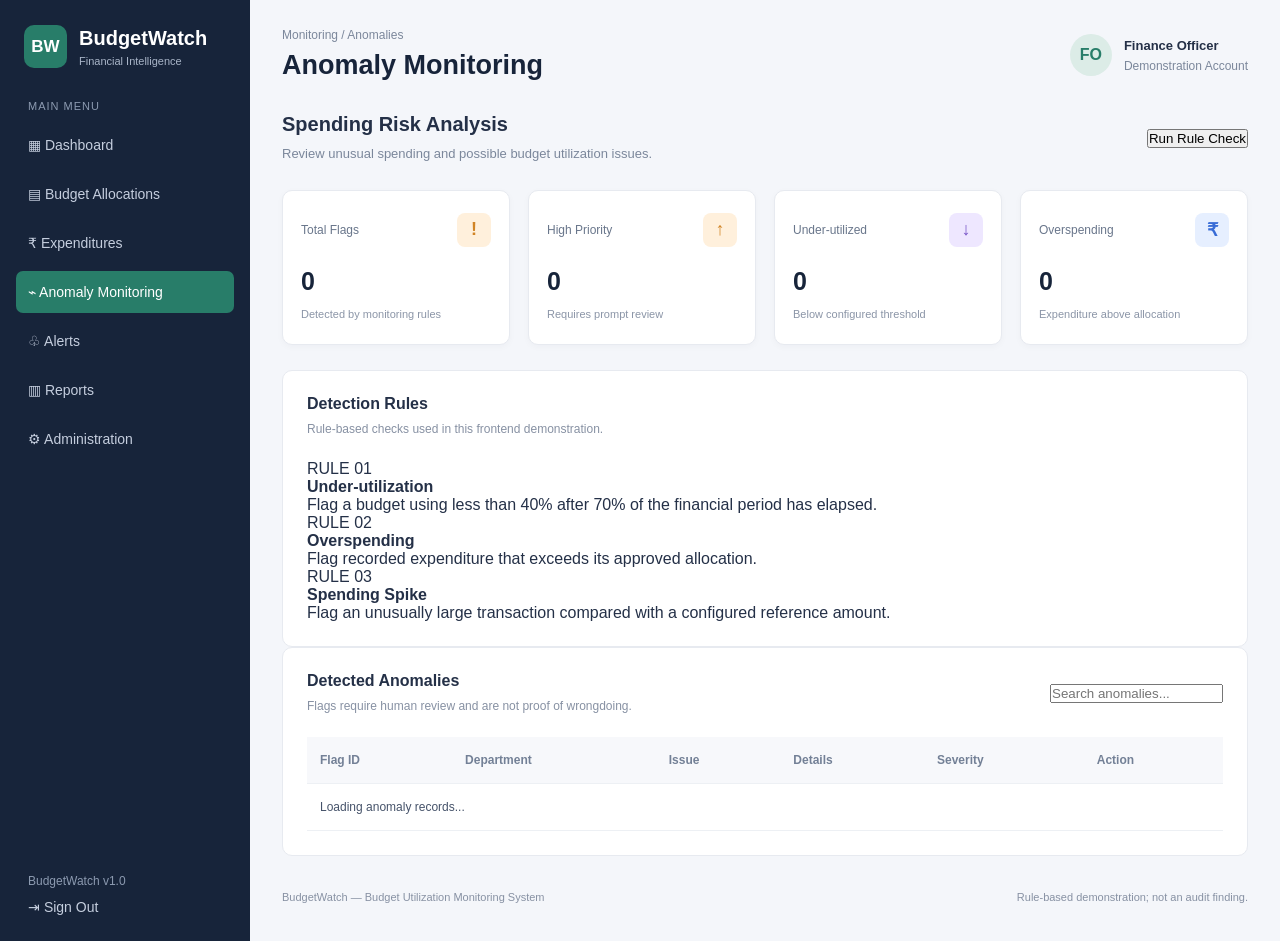
==== public/anomalies.html @ e381012f "ai utilization" ====
<!DOCTYPE html>
<html lang="en">
<head>
    <meta charset="UTF-8">
    <meta name="viewport" content="width=device-width, initial-scale=1.0">
    <title>Anomaly Monitoring | BudgetWatch</title>
    <link rel="stylesheet" href="styles.css">
</head>
<body data-page="anomalies">

    <aside class="sidebar">
        <div class="brand"><div class="brand-icon">BW</div><div><h2>BudgetWatch</h2><p>Financial Intelligence</p></div></div>
        <p class="menu-heading">MAIN MENU</p>
        <nav class="sidebar-nav">
            <a href="index.html" class="nav-link">▦ Dashboard</a>
            <a href="budgets.html" class="nav-link">▤ Budget Allocations</a>
            <a href="expenditures.html" class="nav-link">₹ Expenditures</a>
            <a href="anomalies.html" class="nav-link active">⌁ Anomaly Monitoring</a>
            <a href="alerts.html" class="nav-link">♧ Alerts</a>
            <a href="reports.html" class="nav-link">▥ Reports</a>
            <a href="admin.html" class="nav-link">⚙ Administration</a>
        </nav>
        <div class="sidebar-bottom"><p>BudgetWatch v1.0</p><a href="login.html" class="nav-link">⇥ Sign Out</a></div>
    </aside>

    <main class="main-content">
        <header class="topbar">
            <div><p class="breadcrumb">Monitoring / Anomalies</p><h1>Anomaly Monitoring</h1></div>
            <div class="profile"><div class="profile-avatar">FO</div><div><strong>Finance Officer</strong><p>Demonstration Account</p></div></div>
        </header>

        <section class="welcome-section">
            <div><h2>Spending Risk Analysis</h2><p>Review unusual spending and possible budget utilization issues.</p></div>
            <button class="primary-btn" id="runAnomalyCheck">Run Rule Check</button>
        </section>

        <section class="stats-grid">
            <div class="stat-card"><div class="stat-top"><span>Total Flags</span><span class="stat-icon orange">!</span></div><h2 id="anomalyCount">0</h2><p class="stat-note">Detected by monitoring rules</p></div>
            <div class="stat-card"><div class="stat-top"><span>High Priority</span><span class="stat-icon orange">↑</span></div><h2 id="highAnomalyCount">0</h2><p class="stat-note">Requires prompt review</p></div>
            <div class="stat-card"><div class="stat-top"><span>Under-utilized</span><span class="stat-icon purple">↓</span></div><h2 id="underUtilizedCount">0</h2><p class="stat-note">Below configured threshold</p></div>
            <div class="stat-card"><div class="stat-top"><span>Overspending</span><span class="stat-icon blue">₹</span></div><h2 id="overspendingCount">0</h2><p class="stat-note">Expenditure above allocation</p></div>
        </section>

        <section class="panel">
            <div class="panel-heading"><div><h3>Detection Rules</h3><p>Rule-based checks used in this frontend demonstration.</p></div></div>
            <div class="rule-grid">
                <div class="rule-card"><span class="rule-label">RULE 01</span><h4>Under-utilization</h4><p>Flag a budget using less than 40% after 70% of the financial period has elapsed.</p></div>
                <div class="rule-card"><span class="rule-label">RULE 02</span><h4>Overspending</h4><p>Flag recorded expenditure that exceeds its approved allocation.</p></div>
                <div class="rule-card"><span class="rule-label">RULE 03</span><h4>Spending Spike</h4><p>Flag an unusually large transaction compared with a configured reference amount.</p></div>
            </div>
        </section>

        <section class="panel table-panel">
            <div class="panel-heading"><div><h3>Detected Anomalies</h3><p>Flags require human review and are not proof of wrongdoing.</p></div><input type="search" id="anomalySearch" class="search-input" placeholder="Search anomalies..."></div>
            <div class="table-wrapper">
                <table>
                    <thead><tr><th>Flag ID</th><th>Department</th><th>Issue</th><th>Details</th><th>Severity</th><th>Action</th></tr></thead>
                    <tbody id="anomalyTable"><tr><td colspan="6">Loading anomaly records...</td></tr></tbody>
                </table>
            </div>
            <p class="form-message" id="anomalyMessage"></p>
        </section>

        <footer class="footer"><p>BudgetWatch — Budget Utilization Monitoring System</p><p>Rule-based demonstration; not an audit finding.</p></footer>
    </main>

    <script src="js/data.js"></script>
    <script src="js/app.js"></script>
</body>
</html>
---- public/styles.css ----
* {
    margin: 0;
    padding: 0;
    box-sizing: border-box;
}

body {
    font-family: Arial, sans-serif;
    background-color: #f4f6fa;
    color: #243047;
    display: flex;
}

/* Sidebar */

.sidebar {
    width: 250px;
    min-height: 100vh;
    background-color: #17243a;
    color: white;
    padding: 25px 16px;
    display: flex;
    flex-direction: column;
    flex-shrink: 0;
}

.brand {
    display: flex;
    align-items: center;
    gap: 12px;
    padding: 0 8px 32px;
}

.brand-icon {
    background-color: #287d69;
    color: white;
    width: 43px;
    height: 43px;
    border-radius: 10px;
    display: flex;
    align-items: center;
    justify-content: center;
    font-weight: bold;
    font-size: 17px;
}

.brand h2 {
    font-size: 20px;
    margin-bottom: 5px;
}

.brand p {
    color: #a9b5c8;
    font-size: 11px;
}

.menu-heading {
    color: #8c9ab0;
    font-size: 11px;
    letter-spacing: 1px;
    padding: 0 12px;
    margin-bottom: 12px;
}

.sidebar-nav {
    display: flex;
    flex-direction: column;
    gap: 7px;
}

.nav-link {
    color: #c5cede;
    text-decoration: none;
    padding: 13px 12px;
    border-radius: 7px;
    font-size: 14px;
    transition: 0.2s;
}

.nav-link:hover,
.nav-link.active {
    background-color: #287d69;
    color: white;
}

.sidebar-bottom {
    margin-top: auto;
    padding-top: 30px;
}

.sidebar-bottom p {
    color: #8c9ab0;
    font-size: 12px;
    padding: 10px 12px;
}

/* Main Content */

.main-content {
    flex: 1;
    min-width: 0;
    padding: 28px 32px;
}

.topbar {
    display: flex;
    justify-content: space-between;
    align-items: center;
    gap: 20px;
    margin-bottom: 32px;
}

.breadcrumb {
    color: #7b879b;
    font-size: 12px;
    margin-bottom: 8px;
}

.topbar h1 {
    font-size: 27px;
    color: #17243a;
}

.profile {
    display: flex;
    align-items: center;
    gap: 12px;
}

.profile-avatar {
    width: 42px;
    height: 42px;
    border-radius: 50%;
    background-color: #dcece7;
    color: #287d69;
    display: flex;
    align-items: center;
    justify-content: center;
    font-weight: bold;
}

.profile strong {
    font-size: 13px;
}

.profile p {
    color: #7b879b;
    font-size: 12px;
    margin-top: 5px;
}

/* Welcome Section */

.welcome-section {
    display: flex;
    justify-content: space-between;
    align-items: center;
    gap: 20px;
    margin-bottom: 25px;
}

.welcome-section h2 {
    font-size: 20px;
    margin-bottom: 8px;
}

.welcome-section p {
    color: #7b879b;
    font-size: 13px;
    line-height: 1.6;
}

.financial-year label {
    display: block;
    font-size: 12px;
    margin-bottom: 7px;
    color: #657188;
}

.financial-year select {
    padding: 10px 12px;
    border: 1px solid #dce1ea;
    border-radius: 7px;
    background-color: white;
    color: #243047;
}

/* Summary Cards */

.stats-grid {
    display: grid;
    grid-template-columns: repeat(4, minmax(0, 1fr));
    gap: 18px;
    margin-bottom: 25px;
}

.stat-card {
    background-color: white;
    border: 1px solid #e7eaf0;
    border-radius: 10px;
    padding: 22px 18px;
    box-shadow: 0 2px 7px rgba(25, 42, 70, 0.03);
}

.stat-top {
    display: flex;
    justify-content: space-between;
    align-items: center;
    gap: 8px;
    color: #69768b;
    font-size: 12px;
}

.stat-icon {
    width: 34px;
    height: 34px;
    display: flex;
    align-items: center;
    justify-content: center;
    border-radius: 8px;
    font-size: 18px;
    font-weight: bold;
    flex-shrink: 0;
}

.blue {
    background-color: #e6efff;
    color: #376bd6;
}

.green {
    background-color: #e1f4eb;
    color: #23875c;
}

.purple {
    background-color: #eee7ff;
    color: #7955c8;
}

.orange {
    background-color: #fff0dc;
    color: #d18425;
}

.stat-card h2 {
    font-size: 25px;
    margin: 20px 0 10px;
    color: #17243a;
    overflow-wrap: anywhere;
}

.stat-note {
    color: #8b95a7;
    font-size: 11px;
    line-height: 1.5;
}

/* Panels and Charts */

.content-grid {
    display: grid;
    grid-template-columns: 1.6fr 1fr;
    gap: 22px;
    margin-bottom: 25px;
}

.panel {
    background-color: white;
    border: 1px solid #e7eaf0;
    border-radius: 10px;
    padding: 24px;
    min-width: 0;
}

.panel-heading {
    display: flex;
    justify-content: space-between;
    align-items: center;
    gap: 15px;
    margin-bottom: 22px;
}

.panel-heading h3 {
    font-size: 16px;
    color: #243047;
    margin-bottom: 7px;
}

.panel-heading p {
    color: #8791a3;
    font-size: 12px;
    line-height: 1.5;
}

.chart-container {
    position: relative;
    width: 100%;
    height: 290px;
}

.utilization-display {
    text-align: center;
    padding: 10px 0 20px;
}

.progress-circle {
    width: 150px;
    height: 150px;
    border-radius: 50%;
    background: conic-gradient(
        #287d69 0deg,
        #287d69 0deg,
        #e8edf2 0deg,
        #e8edf2 360deg
    );
    display: flex;
    align-items: center;
    justify-content: center;
    margin: 0 auto 20px;
    position: relative;
}

.progress-circle::before {
    content: "";
    position: absolute;
    width: 118px;
    height: 118px;
    border-radius: 50%;
    background-color: white;
}

.progress-circle span {
    position: relative;
    z-index: 1;
    font-size: 26px;
    font-weight: bold;
    color: #17243a;
}

.utilization-display h3 {
    font-size: 15px;
    margin-bottom: 9px;
}

.utilization-display p {
    color: #8791a3;
    font-size: 12px;
    overflow-wrap: anywhere;
}

.legend-item {
    display: flex;
    align-items: center;
    gap: 10px;
    color: #68758a;
    font-size: 12px;
    margin-top: 13px;
}

.legend-dot {
    width: 10px;
    height: 10px;
    border-radius: 50%;
}

.green-dot {
    background-color: #287d69;
}

.grey-dot {
    background-color: #e0e5ed;
}

/* Department Table */

.table-panel {
    margin-bottom: 25px;
}

.text-link {
    color: #287d69;
    text-decoration: none;
    font-size: 12px;
    font-weight: bold;
    white-space: nowrap;
}

.table-wrapper {
    width: 100%;
    overflow-x: auto;
}

table {
    width: 100%;
    border-collapse: collapse;
    text-align: left;
    font-size: 12px;
}

thead {
    background-color: #f7f8fb;
}

th {
    color: #738096;
    font-weight: bold;
    white-space: nowrap;
}

th,
td {
    padding: 16px 13px;
    border-bottom: 1px solid #edf0f4;
}

td {
    color: #46536a;
}

.status {
    display: inline-block;
    padding: 6px 9px;
    border-radius: 20px;
    font-size: 10px;
    font-weight: bold;
    white-space: nowrap;
}

.status-normal {
    background-color: #e1f4eb;
    color: #23875c;
}

.status-warning {
    background-color: #fff0dc;
    color: #b96d17;
}

.status-danger {
    background-color: #ffe5e5;
    color: #c33d3d;
}

/* Footer */

.footer {
    display: flex;
    justify-content: space-between;
    flex-wrap: wrap;
    gap: 10px;
    color: #8791a3;
    font-size: 11px;
    padding: 10px 0;
}

/* Responsive Layout */

@media (max-width: 1100px) {
    .stats-grid {
        grid-template-columns: repeat(2, minmax(0, 1fr));
    }

    .content-grid {
        grid-template-columns: 1fr;
    }
}

@media (max-width: 750px) {
    body {
        display: block;
    }

    .sidebar {
        width: 100%;
        min-height: auto;
        padding: 18px;
    }

    .brand {
        padding-bottom: 20px;
    }

    .sidebar-nav {
        display: grid;
        grid-template-columns: repeat(2, minmax(0, 1fr));
    }

    .sidebar-bottom {
        margin-top: 15px;
        padding-top: 10px;
    }

    .main-content {
        padding: 22px 16px;
    }

    .topbar {
        align-items: flex-start;
        flex-direction: column;
    }

    .welcome-section {
        align-items: flex-start;
        flex-direction: column;
    }

    .stats-grid {
        gap: 12px;
    }

    .stat-card {
        padding: 16px 12px;
    }

    .stat-card h2 {
        font-size: 21px;
    }

    .panel {
        padding: 18px 14px;
    }

    .footer {
        flex-direction: column;
    }
}

@media (max-width: 400px) {
    .stats-grid {
        grid-template-columns: 1fr;
    }

    .sidebar-nav {
        grid-template-columns: 1fr;
    }
}
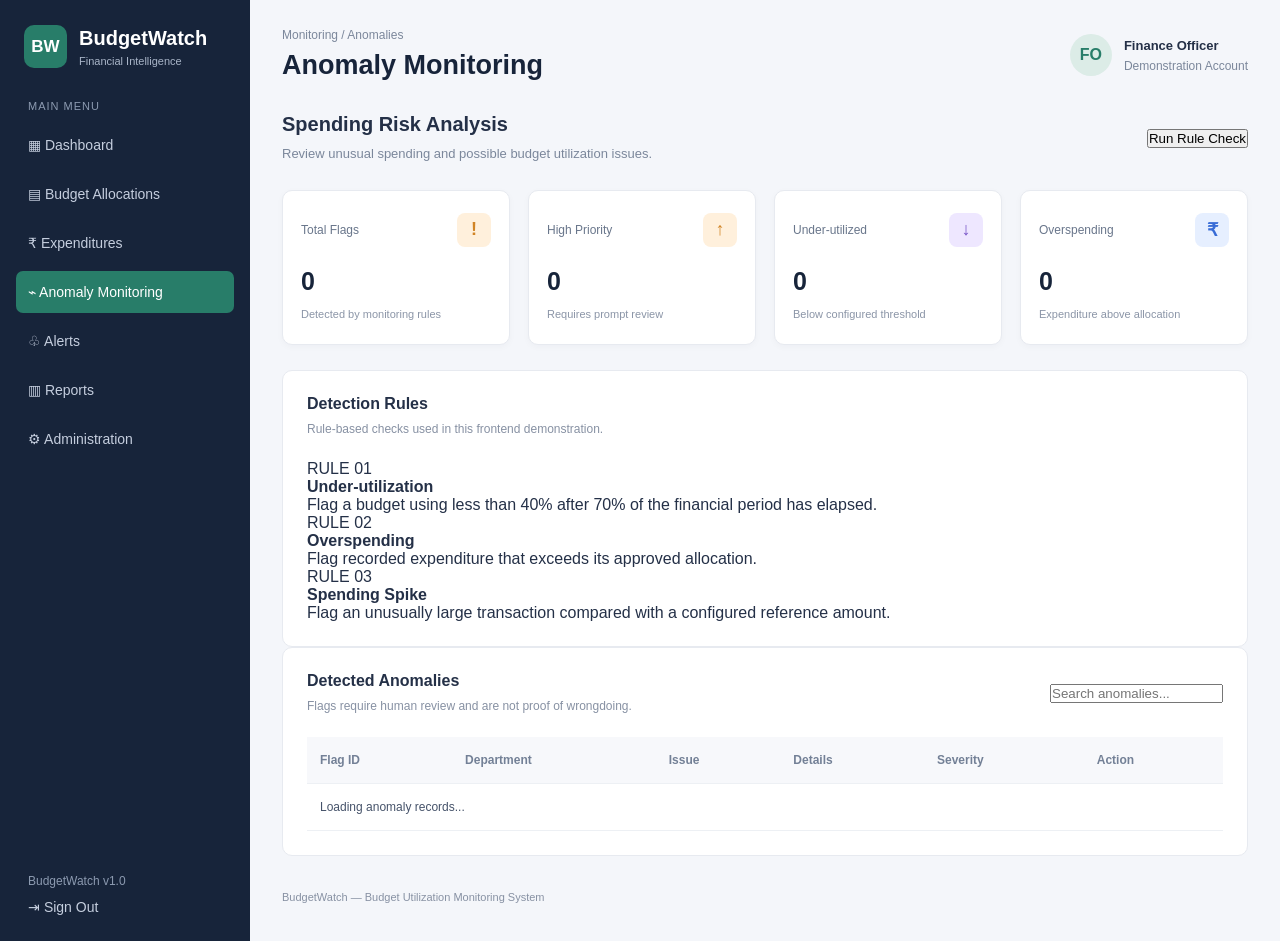
==== commit a349d4ce: "updates" ====
--- a/public/anomalies.html
+++ b/public/anomalies.html
@@ -62,7 +62,7 @@
             <p class="form-message" id="anomalyMessage"></p>
         </section>
 
-        <footer class="footer"><p>BudgetWatch — Budget Utilization Monitoring System</p><p>Rule-based demonstration; not an audit finding.</p></footer>
+        <footer class="footer"><p>BudgetWatch — Budget Utilization Monitoring System</p></footer>
     </main>
 
     <script src="js/data.js"></script>
